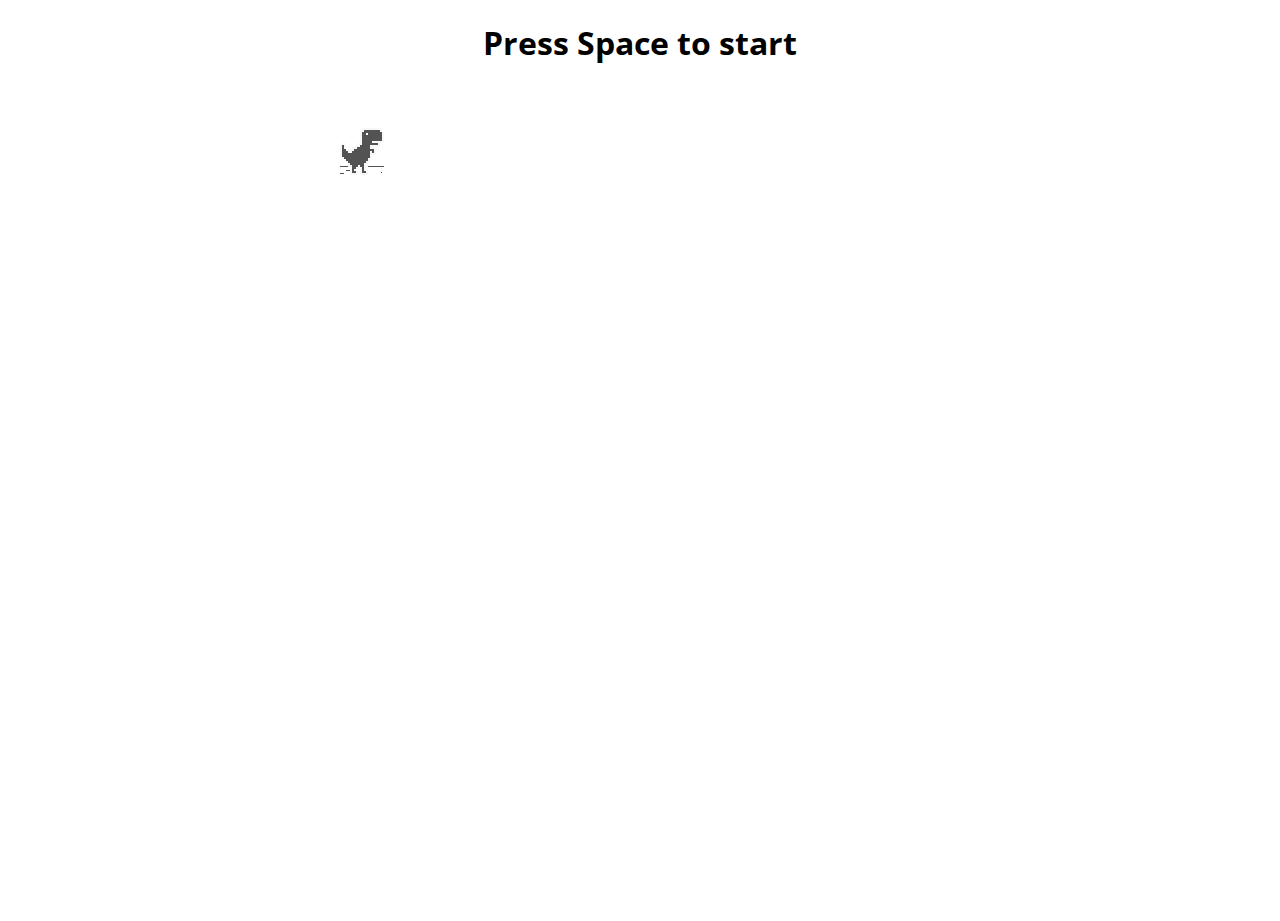
==== index.html @ d0b8809d "add sense" ====
<!doctype html>
<html>

<head>
    <meta charset="utf-8">
    <meta name="viewport" content="width=device-width, initial-scale=1.0, maximum-scale=1.0, user-scalable=no">
    <title>chrome easter egg: t-rex runner</title>
    <link rel="stylesheet" href="index.css">
    <link href="https://fonts.googleapis.com/css?family=Open+Sans" rel="stylesheet">
    <script src="index.js"></script>
    <script async src="https://pagead2.googlesyndication.com/pagead/js/adsbygoogle.js?client=ca-pub-5260392873539055" crossorigin="anonymous"></script>
</head>

<body id="t" class="offline">
    <div id="messageBox" class="sendmessage">
         <h1 style="text-align: center;font-family: 'Open Sans', sans-serif;">Press Space to start</h1>
         <div class="niokbutton" onclick="okbuttonsend()"></div>
    </div>
    <div id="main-frame-error" class="interstitial-wrapper">
        <div id="main-content">
            <div class="icon icon-offline" alt=""></div>
        </div>
        <div id="offline-resources">
            <img id="offline-resources-1x" src="assets/default_100_percent/100-offline-sprite.png">
            <img id="offline-resources-2x" src="assets/default_200_percent/200-offline-sprite.png">
            <template id="audio-resources">
                <audio id="offline-sound-press" src="[data-uri]"></audio>
                <audio id="offline-sound-hit" src="[data-uri]"></audio>
                <audio id="offline-sound-reached" src="[data-uri]"></audio>
            </template>
        </div>
    </div>
</body>

<script>
    document.onkeydown = function(evt) {
    evt = evt || window.event;
    if (evt.keyCode == 32) {
        var box = document.getElementById("messageBox");
        box.style.visibility="hidden";
    }
};
</script>
    
</html>
---- index.css ----
/* Copyright 2013 The Chromium Authors. All rights reserved.
 * Use of this source code is governed by a BSD-style license that can be
 * found in the LICENSE file. */

 html, body {
    padding: 0;
    margin: 0;
    width: 100%;
    height: 100%;
  }
  
  .icon {
    -webkit-user-select: none;
    user-select: none;
    display: inline-block;
  }
  
  .icon-offline {
    content: -webkit-image-set( url(assets/default_100_percent/100-error-offline.png) 1x, url(assets/default_200_percent/200-error-offline.png) 2x);
    position: relative;
  }
  
  .hidden {
    display: none;
  }
  
  
  /* Offline page */
  
  .offline .interstitial-wrapper {
    color: #2b2b2b;
    font-size: 1em;
    line-height: 1.55;
    margin: 0 auto;
    max-width: 600px;
    padding-top: 100px;
    width: 100%;
  }
  
  .offline .runner-container {
    height: 150px;
    max-width: 600px;
    overflow: hidden;
    position: absolute;
    top: 35px;
    width: 44px;
  }
  
  .offline .runner-canvas {
    height: 150px;
    max-width: 600px;
    opacity: 1;
    overflow: hidden;
    position: absolute;
    top: 0;
    z-index: 2;
  }
  
  .offline .controller {
    background: rgba(247, 247, 247, .1);
    height: 100vh;
    left: 0;
    position: absolute;
    top: 0;
    width: 100vw;
    z-index: 1;
  }
  
  #offline-resources {
    display: none;
  }
  
  @media (max-width: 420px) {
    .suggested-left > #control-buttons, .suggested-right > #control-buttons {
      float: none;
    }
    .snackbar {
      left: 0;
      bottom: 0;
      width: 100%;
      border-radius: 0;
    }
  }
  
  @media (max-height: 350px) {
    h1 {
      margin: 0 0 15px;
    }
    .icon-offline {
      margin: 0 0 10px;
    }
    .interstitial-wrapper {
      margin-top: 5%;
    }
    .nav-wrapper {
      margin-top: 30px;
    }
  }
  
  @media (min-width: 600px) and (max-width: 736px) and (orientation: landscape) {
    .offline .interstitial-wrapper {
      margin-left: 0;
      margin-right: 0;
    }
  }
  
  @media (min-width: 420px) and (max-width: 736px) and (min-height: 240px) and (max-height: 420px) and (orientation:landscape) {
    .interstitial-wrapper {
      margin-bottom: 100px;
    }
  }
  
  @media (min-height: 240px) and (orientation: landscape) {
    .offline .interstitial-wrapper {
      margin-bottom: 90px;
    }
    .icon-offline {
      margin-bottom: 20px;
    }
  }
  
  @media (max-height: 320px) and (orientation: landscape) {
    .icon-offline {
      margin-bottom: 0;
    }
    .offline .runner-container {
      top: 10px;
    }
  }
  
  @media (max-width: 240px) {
    .interstitial-wrapper {
      overflow: inherit;
      padding: 0 8px;
    }
  }
  
  .arcade-mode,
  .arcade-mode .runner-container,
  .arcade-mode .runner-canvas {
    image-rendering: pixelated;
    max-width: 100%;
    overflow: hidden;
  }
  
  .arcade-mode #buttons,
  .arcade-mode #main-content {
    opacity: 0;
    overflow: hidden;
  }
  
  .arcade-mode .interstitial-wrapper {
    height: 100vh;
    max-width: 100%;
    overflow: hidden;
  }
  
  .arcade-mode .runner-container {
    left: 0;
    margin: auto;
    right: 0;
    transform-origin: top center;
    transition: transform 250ms cubic-bezier(0.4, 0, 1, 1) 400ms;
    z-index: 2;
  }
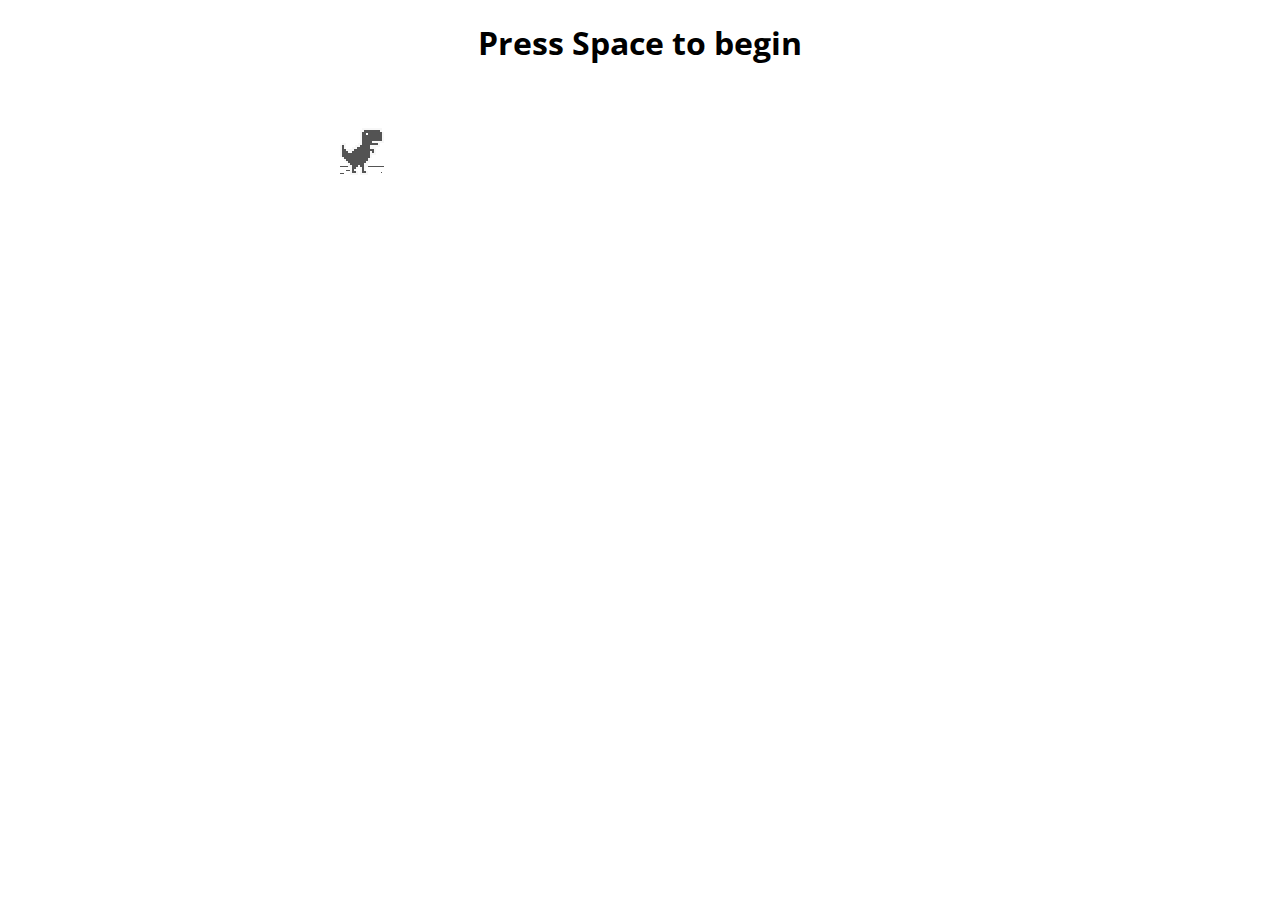
==== commit 5bca1ae4: "begin" ====
--- a/index.html
+++ b/index.html
@@ -4,16 +4,22 @@
 <head>
     <meta charset="utf-8">
     <meta name="viewport" content="width=device-width, initial-scale=1.0, maximum-scale=1.0, user-scalable=no">
-    <title>chrome easter egg: t-rex runner</title>
+    <title>ThinkNex - Innovate Insight</title>
     <link rel="stylesheet" href="index.css">
     <link href="https://fonts.googleapis.com/css?family=Open+Sans" rel="stylesheet">
     <script src="index.js"></script>
     <script async src="https://pagead2.googlesyndication.com/pagead/js/adsbygoogle.js?client=ca-pub-5260392873539055" crossorigin="anonymous"></script>
+
+    <!-- Google Site Verification -->
+    <meta name="google-site-verification" content="googlebd3c3750d98a3a71" />
+    <!-- End Google Site Verification -->
+
+
 </head>
 
 <body id="t" class="offline">
     <div id="messageBox" class="sendmessage">
-         <h1 style="text-align: center;font-family: 'Open Sans', sans-serif;">Press Space to start</h1>
+         <h1 style="text-align: center;font-family: 'Open Sans', sans-serif;">Press Space to begin</h1>
          <div class="niokbutton" onclick="okbuttonsend()"></div>
     </div>
     <div id="main-frame-error" class="interstitial-wrapper">
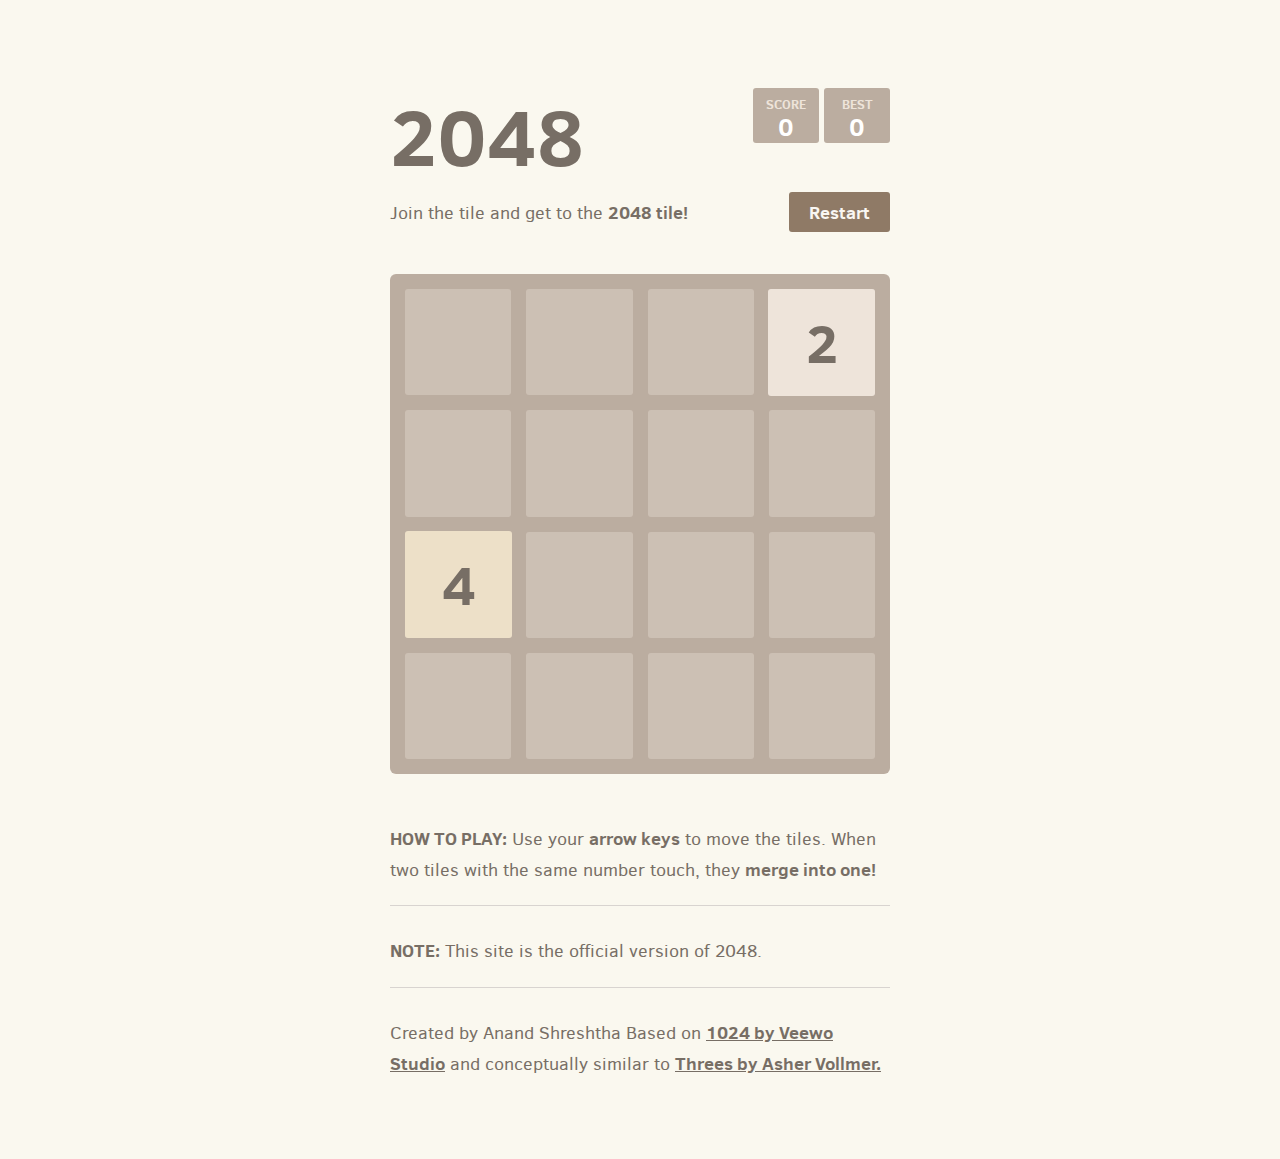
==== commit 9f5e67dd: "new website" ====
--- a/index.html
+++ b/index.html
@@ -1,51 +1,99 @@
-<!doctype html>
+<!DOCTYPE html>
 <html>
+<head>
+  <meta charset="utf-8">
+  <title>Anand Shreshtha</title>
 
-<head>
-    <meta charset="utf-8">
-    <meta name="viewport" content="width=device-width, initial-scale=1.0, maximum-scale=1.0, user-scalable=no">
-    <title>ThinkNex - Innovate Insight</title>
-    <link rel="stylesheet" href="index.css">
-    <link href="https://fonts.googleapis.com/css?family=Open+Sans" rel="stylesheet">
-    <script src="index.js"></script>
-    <script async src="https://pagead2.googlesyndication.com/pagead/js/adsbygoogle.js?client=ca-pub-5260392873539055" crossorigin="anonymous"></script>
+  <link href="style/main.css" rel="stylesheet" type="text/css">
+  <link rel="shortcut icon" href="favicon.ico">
+  <link rel="apple-touch-icon" href="meta/apple-touch-icon.png">
+  <link rel="apple-touch-startup-image" href="meta/apple-touch-startup-image-640x1096.png" media="(device-width: 320px) and (device-height: 568px) and (-webkit-device-pixel-ratio: 2)"> <!-- iPhone 5+ -->
+  <link rel="apple-touch-startup-image" href="meta/apple-touch-startup-image-640x920.png"  media="(device-width: 320px) and (device-height: 480px) and (-webkit-device-pixel-ratio: 2)"> <!-- iPhone, retina -->
+  <meta name="apple-mobile-web-app-capable" content="yes">
+  <meta name="apple-mobile-web-app-status-bar-style" content="black">
 
-    <!-- Google Site Verification -->
-    <meta name="google-site-verification" content="googlebd3c3750d98a3a71" />
-    <!-- End Google Site Verification -->
+  <meta name="HandheldFriendly" content="True">
+  <meta name="MobileOptimized" content="320">
+  <meta name="viewport" content="width=device-width, target-densitydpi=160dpi, initial-scale=1.0, maximum-scale=1, user-scalable=no, minimal-ui">
+</head>
+<body>
+  <div class="container">
+    <div class="heading">
+      <h1 class="title">2048</h1>
+      <div class="scores-container">
+        <div class="score-container">0</div>
+        <div class="best-container">0</div>
+      </div>
+    </div>
 
+    <div class="above-game">
+      <p class="game-intro">Join the tile and get to the <strong>2048 tile!</strong></p>
+      <a class="restart-button">Restart</a>
+    </div>
 
-</head>
+    <div class="game-container">
+      <div class="game-message">
+        <p></p>
+        <div class="lower">
+	        <a class="keep-playing-button">Keep going</a>
+          <a class="retry-button">Try again</a>
+        </div>
+      </div>
 
-<body id="t" class="offline">
-    <div id="messageBox" class="sendmessage">
-         <h1 style="text-align: center;font-family: 'Open Sans', sans-serif;">Press Space to begin</h1>
-         <div class="niokbutton" onclick="okbuttonsend()"></div>
+      <div class="grid-container">
+        <div class="grid-row">
+          <div class="grid-cell"></div>
+          <div class="grid-cell"></div>
+          <div class="grid-cell"></div>
+          <div class="grid-cell"></div>
+        </div>
+        <div class="grid-row">
+          <div class="grid-cell"></div>
+          <div class="grid-cell"></div>
+          <div class="grid-cell"></div>
+          <div class="grid-cell"></div>
+        </div>
+        <div class="grid-row">
+          <div class="grid-cell"></div>
+          <div class="grid-cell"></div>
+          <div class="grid-cell"></div>
+          <div class="grid-cell"></div>
+        </div>
+        <div class="grid-row">
+          <div class="grid-cell"></div>
+          <div class="grid-cell"></div>
+          <div class="grid-cell"></div>
+          <div class="grid-cell"></div>
+        </div>
+      </div>
+
+      <div class="tile-container">
+
+      </div>
     </div>
-    <div id="main-frame-error" class="interstitial-wrapper">
-        <div id="main-content">
-            <div class="icon icon-offline" alt=""></div>
-        </div>
-        <div id="offline-resources">
-            <img id="offline-resources-1x" src="assets/default_100_percent/100-offline-sprite.png">
-            <img id="offline-resources-2x" src="assets/default_200_percent/200-offline-sprite.png">
-            <template id="audio-resources">
-                <audio id="offline-sound-press" src="[data-uri]"></audio>
-                <audio id="offline-sound-hit" src="[data-uri]"></audio>
-                <audio id="offline-sound-reached" src="[data-uri]"></audio>
-            </template>
-        </div>
-    </div>
+
+    <p class="game-explanation">
+      <strong class="important">How to play:</strong> Use your <strong>arrow keys</strong> to move the tiles. When two tiles with the same number touch, they <strong>merge into one!</strong>
+    </p>
+    <hr>
+    <p>
+    <strong class="important">Note:</strong> This site is the official version of 2048. 
+    </p>
+    <hr>
+    <p>
+    Created by Anand Shreshtha</a> Based on <a href="https://itunes.apple.com/us/app/1024!/id823499224" target="_blank">1024 by Veewo Studio</a> and conceptually similar to <a href="http://asherv.com/threes/" target="_blank">Threes by Asher Vollmer.</a>
+    </p>
+  </div>
+
+  <script src="js/bind_polyfill.js"></script>
+  <script src="js/classlist_polyfill.js"></script>
+  <script src="js/animframe_polyfill.js"></script>
+  <script src="js/keyboard_input_manager.js"></script>
+  <script src="js/html_actuator.js"></script>
+  <script src="js/grid.js"></script>
+  <script src="js/tile.js"></script>
+  <script src="js/local_storage_manager.js"></script>
+  <script src="js/game_manager.js"></script>
+  <script src="js/application.js"></script>
 </body>
-
-<script>
-    document.onkeydown = function(evt) {
-    evt = evt || window.event;
-    if (evt.keyCode == 32) {
-        var box = document.getElementById("messageBox");
-        box.style.visibility="hidden";
-    }
-};
-</script>
-    
-</html>+</html>
--- a/style/main.css
+++ b/style/main.css
@@ -0,0 +1,758 @@
+@import url(fonts/clear-sans.css);
+html, body {
+  margin: 0;
+  padding: 0;
+  background: #faf8ef;
+  color: #776e65;
+  font-family: "Clear Sans", "Helvetica Neue", Arial, sans-serif;
+  font-size: 18px; }
+
+body {
+  margin: 80px 0; }
+
+.heading:after {
+  content: "";
+  display: block;
+  clear: both; }
+
+h1.title {
+  font-size: 80px;
+  font-weight: bold;
+  margin: 0;
+  display: block;
+  float: left; }
+
+@-webkit-keyframes move-up {
+  0% {
+    top: 25px;
+    opacity: 1; }
+
+  100% {
+    top: -50px;
+    opacity: 0; } }
+@-moz-keyframes move-up {
+  0% {
+    top: 25px;
+    opacity: 1; }
+
+  100% {
+    top: -50px;
+    opacity: 0; } }
+@keyframes move-up {
+  0% {
+    top: 25px;
+    opacity: 1; }
+
+  100% {
+    top: -50px;
+    opacity: 0; } }
+.scores-container {
+  float: right;
+  text-align: right; }
+
+.score-container, .best-container {
+  position: relative;
+  display: inline-block;
+  background: #bbada0;
+  padding: 15px 25px;
+  font-size: 25px;
+  height: 25px;
+  line-height: 47px;
+  font-weight: bold;
+  border-radius: 3px;
+  color: white;
+  margin-top: 8px;
+  text-align: center; }
+  .score-container:after, .best-container:after {
+    position: absolute;
+    width: 100%;
+    top: 10px;
+    left: 0;
+    text-transform: uppercase;
+    font-size: 13px;
+    line-height: 13px;
+    text-align: center;
+    color: #eee4da; }
+  .score-container .score-addition, .best-container .score-addition {
+    position: absolute;
+    right: 30px;
+    color: red;
+    font-size: 25px;
+    line-height: 25px;
+    font-weight: bold;
+    color: rgba(119, 110, 101, 0.9);
+    z-index: 100;
+    -webkit-animation: move-up 600ms ease-in;
+    -moz-animation: move-up 600ms ease-in;
+    animation: move-up 600ms ease-in;
+    -webkit-animation-fill-mode: both;
+    -moz-animation-fill-mode: both;
+    animation-fill-mode: both; }
+
+.score-container:after {
+  content: "Score"; }
+
+.best-container:after {
+  content: "Best"; }
+
+p {
+  margin-top: 0;
+  margin-bottom: 10px;
+  line-height: 1.65; }
+
+a {
+  color: #776e65;
+  font-weight: bold;
+  text-decoration: underline;
+  cursor: pointer; }
+
+strong.important {
+  text-transform: uppercase; }
+
+hr {
+  border: none;
+  border-bottom: 1px solid #d8d4d0;
+  margin-top: 20px;
+  margin-bottom: 30px; }
+
+.container {
+  width: 500px;
+  margin: 0 auto; }
+
+@-webkit-keyframes fade-in {
+  0% {
+    opacity: 0; }
+
+  100% {
+    opacity: 1; } }
+@-moz-keyframes fade-in {
+  0% {
+    opacity: 0; }
+
+  100% {
+    opacity: 1; } }
+@keyframes fade-in {
+  0% {
+    opacity: 0; }
+
+  100% {
+    opacity: 1; } }
+.game-container {
+  margin-top: 40px;
+  position: relative;
+  padding: 15px;
+  cursor: default;
+  -webkit-touch-callout: none;
+  -ms-touch-callout: none;
+  -webkit-user-select: none;
+  -moz-user-select: none;
+  -ms-user-select: none;
+  -ms-touch-action: none;
+  touch-action: none;
+  background: #bbada0;
+  border-radius: 6px;
+  width: 500px;
+  height: 500px;
+  -webkit-box-sizing: border-box;
+  -moz-box-sizing: border-box;
+  box-sizing: border-box; }
+  .game-container .game-message {
+    display: none;
+    position: absolute;
+    top: 0;
+    right: 0;
+    bottom: 0;
+    left: 0;
+    background: rgba(238, 228, 218, 0.5);
+    z-index: 100;
+    text-align: center;
+    -webkit-animation: fade-in 800ms ease 1200ms;
+    -moz-animation: fade-in 800ms ease 1200ms;
+    animation: fade-in 800ms ease 1200ms;
+    -webkit-animation-fill-mode: both;
+    -moz-animation-fill-mode: both;
+    animation-fill-mode: both; }
+    .game-container .game-message p {
+      font-size: 60px;
+      font-weight: bold;
+      height: 60px;
+      line-height: 60px;
+      margin-top: 222px; }
+    .game-container .game-message .lower {
+      display: block;
+      margin-top: 59px; }
+    .game-container .game-message a {
+      display: inline-block;
+      background: #8f7a66;
+      border-radius: 3px;
+      padding: 0 20px;
+      text-decoration: none;
+      color: #f9f6f2;
+      height: 40px;
+      line-height: 42px;
+      margin-left: 9px; }
+      .game-container .game-message a.keep-playing-button {
+        display: none; }
+    .game-container .game-message.game-won {
+      background: rgba(237, 194, 46, 0.5);
+      color: #f9f6f2; }
+      .game-container .game-message.game-won a.keep-playing-button {
+        display: inline-block; }
+    .game-container .game-message.game-won, .game-container .game-message.game-over {
+      display: block; }
+
+.grid-container {
+  position: absolute;
+  z-index: 1; }
+
+.grid-row {
+  margin-bottom: 15px; }
+  .grid-row:last-child {
+    margin-bottom: 0; }
+  .grid-row:after {
+    content: "";
+    display: block;
+    clear: both; }
+
+.grid-cell {
+  width: 106.25px;
+  height: 106.25px;
+  margin-right: 15px;
+  float: left;
+  border-radius: 3px;
+  background: rgba(238, 228, 218, 0.35); }
+  .grid-cell:last-child {
+    margin-right: 0; }
+
+.tile-container {
+  position: absolute;
+  z-index: 2; }
+
+.tile, .tile .tile-inner {
+  width: 107px;
+  height: 107px;
+  line-height: 107px; }
+.tile.tile-position-1-1 {
+  -webkit-transform: translate(0px, 0px);
+  -moz-transform: translate(0px, 0px);
+  -ms-transform: translate(0px, 0px);
+  transform: translate(0px, 0px); }
+.tile.tile-position-1-2 {
+  -webkit-transform: translate(0px, 121px);
+  -moz-transform: translate(0px, 121px);
+  -ms-transform: translate(0px, 121px);
+  transform: translate(0px, 121px); }
+.tile.tile-position-1-3 {
+  -webkit-transform: translate(0px, 242px);
+  -moz-transform: translate(0px, 242px);
+  -ms-transform: translate(0px, 242px);
+  transform: translate(0px, 242px); }
+.tile.tile-position-1-4 {
+  -webkit-transform: translate(0px, 363px);
+  -moz-transform: translate(0px, 363px);
+  -ms-transform: translate(0px, 363px);
+  transform: translate(0px, 363px); }
+.tile.tile-position-2-1 {
+  -webkit-transform: translate(121px, 0px);
+  -moz-transform: translate(121px, 0px);
+  -ms-transform: translate(121px, 0px);
+  transform: translate(121px, 0px); }
+.tile.tile-position-2-2 {
+  -webkit-transform: translate(121px, 121px);
+  -moz-transform: translate(121px, 121px);
+  -ms-transform: translate(121px, 121px);
+  transform: translate(121px, 121px); }
+.tile.tile-position-2-3 {
+  -webkit-transform: translate(121px, 242px);
+  -moz-transform: translate(121px, 242px);
+  -ms-transform: translate(121px, 242px);
+  transform: translate(121px, 242px); }
+.tile.tile-position-2-4 {
+  -webkit-transform: translate(121px, 363px);
+  -moz-transform: translate(121px, 363px);
+  -ms-transform: translate(121px, 363px);
+  transform: translate(121px, 363px); }
+.tile.tile-position-3-1 {
+  -webkit-transform: translate(242px, 0px);
+  -moz-transform: translate(242px, 0px);
+  -ms-transform: translate(242px, 0px);
+  transform: translate(242px, 0px); }
+.tile.tile-position-3-2 {
+  -webkit-transform: translate(242px, 121px);
+  -moz-transform: translate(242px, 121px);
+  -ms-transform: translate(242px, 121px);
+  transform: translate(242px, 121px); }
+.tile.tile-position-3-3 {
+  -webkit-transform: translate(242px, 242px);
+  -moz-transform: translate(242px, 242px);
+  -ms-transform: translate(242px, 242px);
+  transform: translate(242px, 242px); }
+.tile.tile-position-3-4 {
+  -webkit-transform: translate(242px, 363px);
+  -moz-transform: translate(242px, 363px);
+  -ms-transform: translate(242px, 363px);
+  transform: translate(242px, 363px); }
+.tile.tile-position-4-1 {
+  -webkit-transform: translate(363px, 0px);
+  -moz-transform: translate(363px, 0px);
+  -ms-transform: translate(363px, 0px);
+  transform: translate(363px, 0px); }
+.tile.tile-position-4-2 {
+  -webkit-transform: translate(363px, 121px);
+  -moz-transform: translate(363px, 121px);
+  -ms-transform: translate(363px, 121px);
+  transform: translate(363px, 121px); }
+.tile.tile-position-4-3 {
+  -webkit-transform: translate(363px, 242px);
+  -moz-transform: translate(363px, 242px);
+  -ms-transform: translate(363px, 242px);
+  transform: translate(363px, 242px); }
+.tile.tile-position-4-4 {
+  -webkit-transform: translate(363px, 363px);
+  -moz-transform: translate(363px, 363px);
+  -ms-transform: translate(363px, 363px);
+  transform: translate(363px, 363px); }
+
+.tile {
+  position: absolute;
+  -webkit-transition: 100ms ease-in-out;
+  -moz-transition: 100ms ease-in-out;
+  transition: 100ms ease-in-out;
+  -webkit-transition-property: -webkit-transform;
+  -moz-transition-property: -moz-transform;
+  transition-property: transform; }
+  .tile .tile-inner {
+    border-radius: 3px;
+    background: #eee4da;
+    text-align: center;
+    font-weight: bold;
+    z-index: 10;
+    font-size: 55px; }
+  .tile.tile-2 .tile-inner {
+    background: #eee4da;
+    box-shadow: 0 0 30px 10px rgba(243, 215, 116, 0), inset 0 0 0 1px rgba(255, 255, 255, 0); }
+  .tile.tile-4 .tile-inner {
+    background: #ede0c8;
+    box-shadow: 0 0 30px 10px rgba(243, 215, 116, 0), inset 0 0 0 1px rgba(255, 255, 255, 0); }
+  .tile.tile-8 .tile-inner {
+    color: #f9f6f2;
+    background: #f2b179; }
+  .tile.tile-16 .tile-inner {
+    color: #f9f6f2;
+    background: #f59563; }
+  .tile.tile-32 .tile-inner {
+    color: #f9f6f2;
+    background: #f67c5f; }
+  .tile.tile-64 .tile-inner {
+    color: #f9f6f2;
+    background: #f65e3b; }
+  .tile.tile-128 .tile-inner {
+    color: #f9f6f2;
+    background: #edcf72;
+    box-shadow: 0 0 30px 10px rgba(243, 215, 116, 0.2381), inset 0 0 0 1px rgba(255, 255, 255, 0.14286);
+    font-size: 45px; }
+    @media screen and (max-width: 520px) {
+      .tile.tile-128 .tile-inner {
+        font-size: 25px; } }
+  .tile.tile-256 .tile-inner {
+    color: #f9f6f2;
+    background: #edcc61;
+    box-shadow: 0 0 30px 10px rgba(243, 215, 116, 0.31746), inset 0 0 0 1px rgba(255, 255, 255, 0.19048);
+    font-size: 45px; }
+    @media screen and (max-width: 520px) {
+      .tile.tile-256 .tile-inner {
+        font-size: 25px; } }
+  .tile.tile-512 .tile-inner {
+    color: #f9f6f2;
+    background: #edc850;
+    box-shadow: 0 0 30px 10px rgba(243, 215, 116, 0.39683), inset 0 0 0 1px rgba(255, 255, 255, 0.2381);
+    font-size: 45px; }
+    @media screen and (max-width: 520px) {
+      .tile.tile-512 .tile-inner {
+        font-size: 25px; } }
+  .tile.tile-1024 .tile-inner {
+    color: #f9f6f2;
+    background: #edc53f;
+    box-shadow: 0 0 30px 10px rgba(243, 215, 116, 0.47619), inset 0 0 0 1px rgba(255, 255, 255, 0.28571);
+    font-size: 35px; }
+    @media screen and (max-width: 520px) {
+      .tile.tile-1024 .tile-inner {
+        font-size: 15px; } }
+  .tile.tile-2048 .tile-inner {
+    color: #f9f6f2;
+    background: #edc22e;
+    box-shadow: 0 0 30px 10px rgba(243, 215, 116, 0.55556), inset 0 0 0 1px rgba(255, 255, 255, 0.33333);
+    font-size: 35px; }
+    @media screen and (max-width: 520px) {
+      .tile.tile-2048 .tile-inner {
+        font-size: 15px; } }
+  .tile.tile-super .tile-inner {
+    color: #f9f6f2;
+    background: #3c3a32;
+    font-size: 30px; }
+    @media screen and (max-width: 520px) {
+      .tile.tile-super .tile-inner {
+        font-size: 10px; } }
+
+@-webkit-keyframes appear {
+  0% {
+    opacity: 0;
+    -webkit-transform: scale(0);
+    -moz-transform: scale(0);
+    -ms-transform: scale(0);
+    transform: scale(0); }
+
+  100% {
+    opacity: 1;
+    -webkit-transform: scale(1);
+    -moz-transform: scale(1);
+    -ms-transform: scale(1);
+    transform: scale(1); } }
+@-moz-keyframes appear {
+  0% {
+    opacity: 0;
+    -webkit-transform: scale(0);
+    -moz-transform: scale(0);
+    -ms-transform: scale(0);
+    transform: scale(0); }
+
+  100% {
+    opacity: 1;
+    -webkit-transform: scale(1);
+    -moz-transform: scale(1);
+    -ms-transform: scale(1);
+    transform: scale(1); } }
+@keyframes appear {
+  0% {
+    opacity: 0;
+    -webkit-transform: scale(0);
+    -moz-transform: scale(0);
+    -ms-transform: scale(0);
+    transform: scale(0); }
+
+  100% {
+    opacity: 1;
+    -webkit-transform: scale(1);
+    -moz-transform: scale(1);
+    -ms-transform: scale(1);
+    transform: scale(1); } }
+.tile-new .tile-inner {
+  -webkit-animation: appear 200ms ease 100ms;
+  -moz-animation: appear 200ms ease 100ms;
+  animation: appear 200ms ease 100ms;
+  -webkit-animation-fill-mode: backwards;
+  -moz-animation-fill-mode: backwards;
+  animation-fill-mode: backwards; }
+
+@-webkit-keyframes pop {
+  0% {
+    -webkit-transform: scale(0);
+    -moz-transform: scale(0);
+    -ms-transform: scale(0);
+    transform: scale(0); }
+
+  50% {
+    -webkit-transform: scale(1.2);
+    -moz-transform: scale(1.2);
+    -ms-transform: scale(1.2);
+    transform: scale(1.2); }
+
+  100% {
+    -webkit-transform: scale(1);
+    -moz-transform: scale(1);
+    -ms-transform: scale(1);
+    transform: scale(1); } }
+@-moz-keyframes pop {
+  0% {
+    -webkit-transform: scale(0);
+    -moz-transform: scale(0);
+    -ms-transform: scale(0);
+    transform: scale(0); }
+
+  50% {
+    -webkit-transform: scale(1.2);
+    -moz-transform: scale(1.2);
+    -ms-transform: scale(1.2);
+    transform: scale(1.2); }
+
+  100% {
+    -webkit-transform: scale(1);
+    -moz-transform: scale(1);
+    -ms-transform: scale(1);
+    transform: scale(1); } }
+@keyframes pop {
+  0% {
+    -webkit-transform: scale(0);
+    -moz-transform: scale(0);
+    -ms-transform: scale(0);
+    transform: scale(0); }
+
+  50% {
+    -webkit-transform: scale(1.2);
+    -moz-transform: scale(1.2);
+    -ms-transform: scale(1.2);
+    transform: scale(1.2); }
+
+  100% {
+    -webkit-transform: scale(1);
+    -moz-transform: scale(1);
+    -ms-transform: scale(1);
+    transform: scale(1); } }
+.tile-merged .tile-inner {
+  z-index: 20;
+  -webkit-animation: pop 200ms ease 100ms;
+  -moz-animation: pop 200ms ease 100ms;
+  animation: pop 200ms ease 100ms;
+  -webkit-animation-fill-mode: backwards;
+  -moz-animation-fill-mode: backwards;
+  animation-fill-mode: backwards; }
+
+.above-game:after {
+  content: "";
+  display: block;
+  clear: both; }
+
+.game-intro {
+  float: left;
+  line-height: 42px;
+  margin-bottom: 0; }
+
+.restart-button {
+  display: inline-block;
+  background: #8f7a66;
+  border-radius: 3px;
+  padding: 0 20px;
+  text-decoration: none;
+  color: #f9f6f2;
+  height: 40px;
+  line-height: 42px;
+  display: block;
+  text-align: center;
+  float: right; }
+
+.game-explanation {
+  margin-top: 50px; }
+
+@media screen and (max-width: 520px) {
+  html, body {
+    font-size: 15px; }
+
+  body {
+    margin: 20px 0;
+    padding: 0 20px; }
+
+  h1.title {
+    font-size: 27px;
+    margin-top: 15px; }
+
+  .container {
+    width: 280px;
+    margin: 0 auto; }
+
+  .score-container, .best-container {
+    margin-top: 0;
+    padding: 15px 10px;
+    min-width: 40px; }
+
+  .heading {
+    margin-bottom: 10px; }
+
+  .game-intro {
+    width: 55%;
+    display: block;
+    box-sizing: border-box;
+    line-height: 1.65; }
+
+  .restart-button {
+    width: 42%;
+    padding: 0;
+    display: block;
+    box-sizing: border-box;
+    margin-top: 2px; }
+
+  .game-container {
+    margin-top: 17px;
+    position: relative;
+    padding: 10px;
+    cursor: default;
+    -webkit-touch-callout: none;
+    -ms-touch-callout: none;
+    -webkit-user-select: none;
+    -moz-user-select: none;
+    -ms-user-select: none;
+    -ms-touch-action: none;
+    touch-action: none;
+    background: #bbada0;
+    border-radius: 6px;
+    width: 280px;
+    height: 280px;
+    -webkit-box-sizing: border-box;
+    -moz-box-sizing: border-box;
+    box-sizing: border-box; }
+    .game-container .game-message {
+      display: none;
+      position: absolute;
+      top: 0;
+      right: 0;
+      bottom: 0;
+      left: 0;
+      background: rgba(238, 228, 218, 0.5);
+      z-index: 100;
+      text-align: center;
+      -webkit-animation: fade-in 800ms ease 1200ms;
+      -moz-animation: fade-in 800ms ease 1200ms;
+      animation: fade-in 800ms ease 1200ms;
+      -webkit-animation-fill-mode: both;
+      -moz-animation-fill-mode: both;
+      animation-fill-mode: both; }
+      .game-container .game-message p {
+        font-size: 60px;
+        font-weight: bold;
+        height: 60px;
+        line-height: 60px;
+        margin-top: 222px; }
+      .game-container .game-message .lower {
+        display: block;
+        margin-top: 59px; }
+      .game-container .game-message a {
+        display: inline-block;
+        background: #8f7a66;
+        border-radius: 3px;
+        padding: 0 20px;
+        text-decoration: none;
+        color: #f9f6f2;
+        height: 40px;
+        line-height: 42px;
+        margin-left: 9px; }
+        .game-container .game-message a.keep-playing-button {
+          display: none; }
+      .game-container .game-message.game-won {
+        background: rgba(237, 194, 46, 0.5);
+        color: #f9f6f2; }
+        .game-container .game-message.game-won a.keep-playing-button {
+          display: inline-block; }
+      .game-container .game-message.game-won, .game-container .game-message.game-over {
+        display: block; }
+
+  .grid-container {
+    position: absolute;
+    z-index: 1; }
+
+  .grid-row {
+    margin-bottom: 10px; }
+    .grid-row:last-child {
+      margin-bottom: 0; }
+    .grid-row:after {
+      content: "";
+      display: block;
+      clear: both; }
+
+  .grid-cell {
+    width: 57.5px;
+    height: 57.5px;
+    margin-right: 10px;
+    float: left;
+    border-radius: 3px;
+    background: rgba(238, 228, 218, 0.35); }
+    .grid-cell:last-child {
+      margin-right: 0; }
+
+  .tile-container {
+    position: absolute;
+    z-index: 2; }
+
+  .tile, .tile .tile-inner {
+    width: 58px;
+    height: 58px;
+    line-height: 58px; }
+  .tile.tile-position-1-1 {
+    -webkit-transform: translate(0px, 0px);
+    -moz-transform: translate(0px, 0px);
+    -ms-transform: translate(0px, 0px);
+    transform: translate(0px, 0px); }
+  .tile.tile-position-1-2 {
+    -webkit-transform: translate(0px, 67px);
+    -moz-transform: translate(0px, 67px);
+    -ms-transform: translate(0px, 67px);
+    transform: translate(0px, 67px); }
+  .tile.tile-position-1-3 {
+    -webkit-transform: translate(0px, 135px);
+    -moz-transform: translate(0px, 135px);
+    -ms-transform: translate(0px, 135px);
+    transform: translate(0px, 135px); }
+  .tile.tile-position-1-4 {
+    -webkit-transform: translate(0px, 202px);
+    -moz-transform: translate(0px, 202px);
+    -ms-transform: translate(0px, 202px);
+    transform: translate(0px, 202px); }
+  .tile.tile-position-2-1 {
+    -webkit-transform: translate(67px, 0px);
+    -moz-transform: translate(67px, 0px);
+    -ms-transform: translate(67px, 0px);
+    transform: translate(67px, 0px); }
+  .tile.tile-position-2-2 {
+    -webkit-transform: translate(67px, 67px);
+    -moz-transform: translate(67px, 67px);
+    -ms-transform: translate(67px, 67px);
+    transform: translate(67px, 67px); }
+  .tile.tile-position-2-3 {
+    -webkit-transform: translate(67px, 135px);
+    -moz-transform: translate(67px, 135px);
+    -ms-transform: translate(67px, 135px);
+    transform: translate(67px, 135px); }
+  .tile.tile-position-2-4 {
+    -webkit-transform: translate(67px, 202px);
+    -moz-transform: translate(67px, 202px);
+    -ms-transform: translate(67px, 202px);
+    transform: translate(67px, 202px); }
+  .tile.tile-position-3-1 {
+    -webkit-transform: translate(135px, 0px);
+    -moz-transform: translate(135px, 0px);
+    -ms-transform: translate(135px, 0px);
+    transform: translate(135px, 0px); }
+  .tile.tile-position-3-2 {
+    -webkit-transform: translate(135px, 67px);
+    -moz-transform: translate(135px, 67px);
+    -ms-transform: translate(135px, 67px);
+    transform: translate(135px, 67px); }
+  .tile.tile-position-3-3 {
+    -webkit-transform: translate(135px, 135px);
+    -moz-transform: translate(135px, 135px);
+    -ms-transform: translate(135px, 135px);
+    transform: translate(135px, 135px); }
+  .tile.tile-position-3-4 {
+    -webkit-transform: translate(135px, 202px);
+    -moz-transform: translate(135px, 202px);
+    -ms-transform: translate(135px, 202px);
+    transform: translate(135px, 202px); }
+  .tile.tile-position-4-1 {
+    -webkit-transform: translate(202px, 0px);
+    -moz-transform: translate(202px, 0px);
+    -ms-transform: translate(202px, 0px);
+    transform: translate(202px, 0px); }
+  .tile.tile-position-4-2 {
+    -webkit-transform: translate(202px, 67px);
+    -moz-transform: translate(202px, 67px);
+    -ms-transform: translate(202px, 67px);
+    transform: translate(202px, 67px); }
+  .tile.tile-position-4-3 {
+    -webkit-transform: translate(202px, 135px);
+    -moz-transform: translate(202px, 135px);
+    -ms-transform: translate(202px, 135px);
+    transform: translate(202px, 135px); }
+  .tile.tile-position-4-4 {
+    -webkit-transform: translate(202px, 202px);
+    -moz-transform: translate(202px, 202px);
+    -ms-transform: translate(202px, 202px);
+    transform: translate(202px, 202px); }
+
+  .tile .tile-inner {
+    font-size: 35px; }
+
+  .game-message p {
+    font-size: 30px !important;
+    height: 30px !important;
+    line-height: 30px !important;
+    margin-top: 90px !important; }
+  .game-message .lower {
+    margin-top: 30px !important; } }
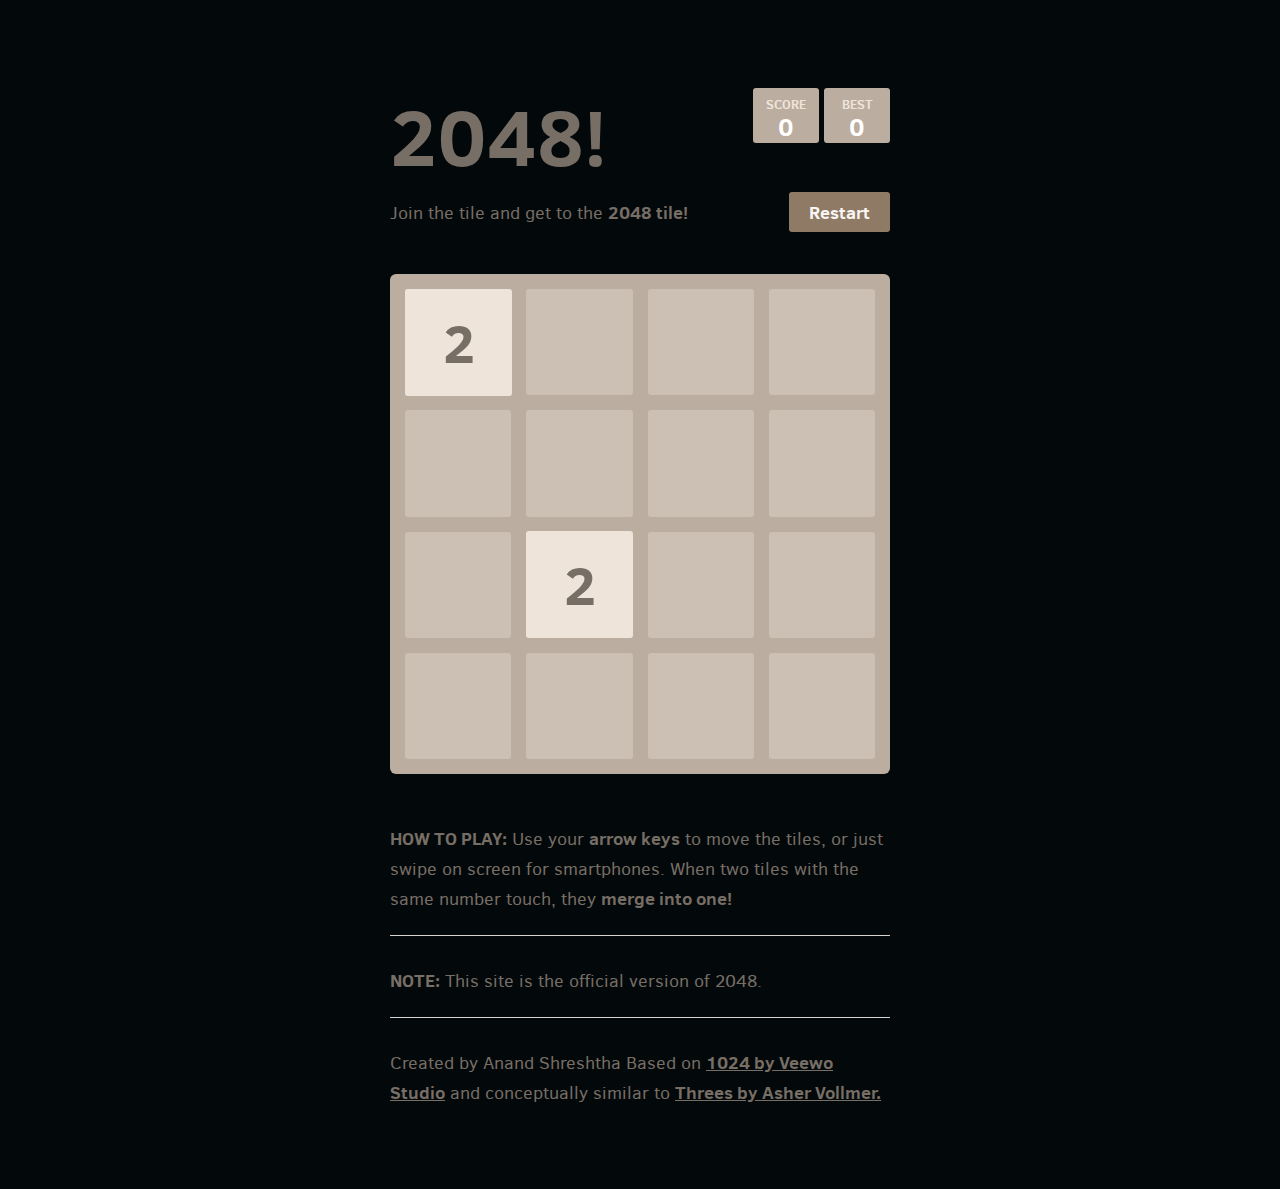
==== commit c1a13aa3: "Google verification" ====
--- a/index.html
+++ b/index.html
@@ -19,7 +19,7 @@
 <body>
   <div class="container">
     <div class="heading">
-      <h1 class="title">2048</h1>
+      <h1 class="title">2048!</h1>
       <div class="scores-container">
         <div class="score-container">0</div>
         <div class="best-container">0</div>
@@ -73,7 +73,7 @@
     </div>
 
     <p class="game-explanation">
-      <strong class="important">How to play:</strong> Use your <strong>arrow keys</strong> to move the tiles. When two tiles with the same number touch, they <strong>merge into one!</strong>
+      <strong class="important">How to play:</strong> Use your <strong>arrow keys</strong> to move the tiles, or just swipe on screen for smartphones. When two tiles with the same number touch, they <strong>merge into one!</strong>
     </p>
     <hr>
     <p>
--- a/style/main.css
+++ b/style/main.css
@@ -2,7 +2,7 @@
 html, body {
   margin: 0;
   padding: 0;
-  background: #faf8ef;
+  background: #03080b;
   color: #776e65;
   font-family: "Clear Sans", "Helvetica Neue", Arial, sans-serif;
   font-size: 18px; }
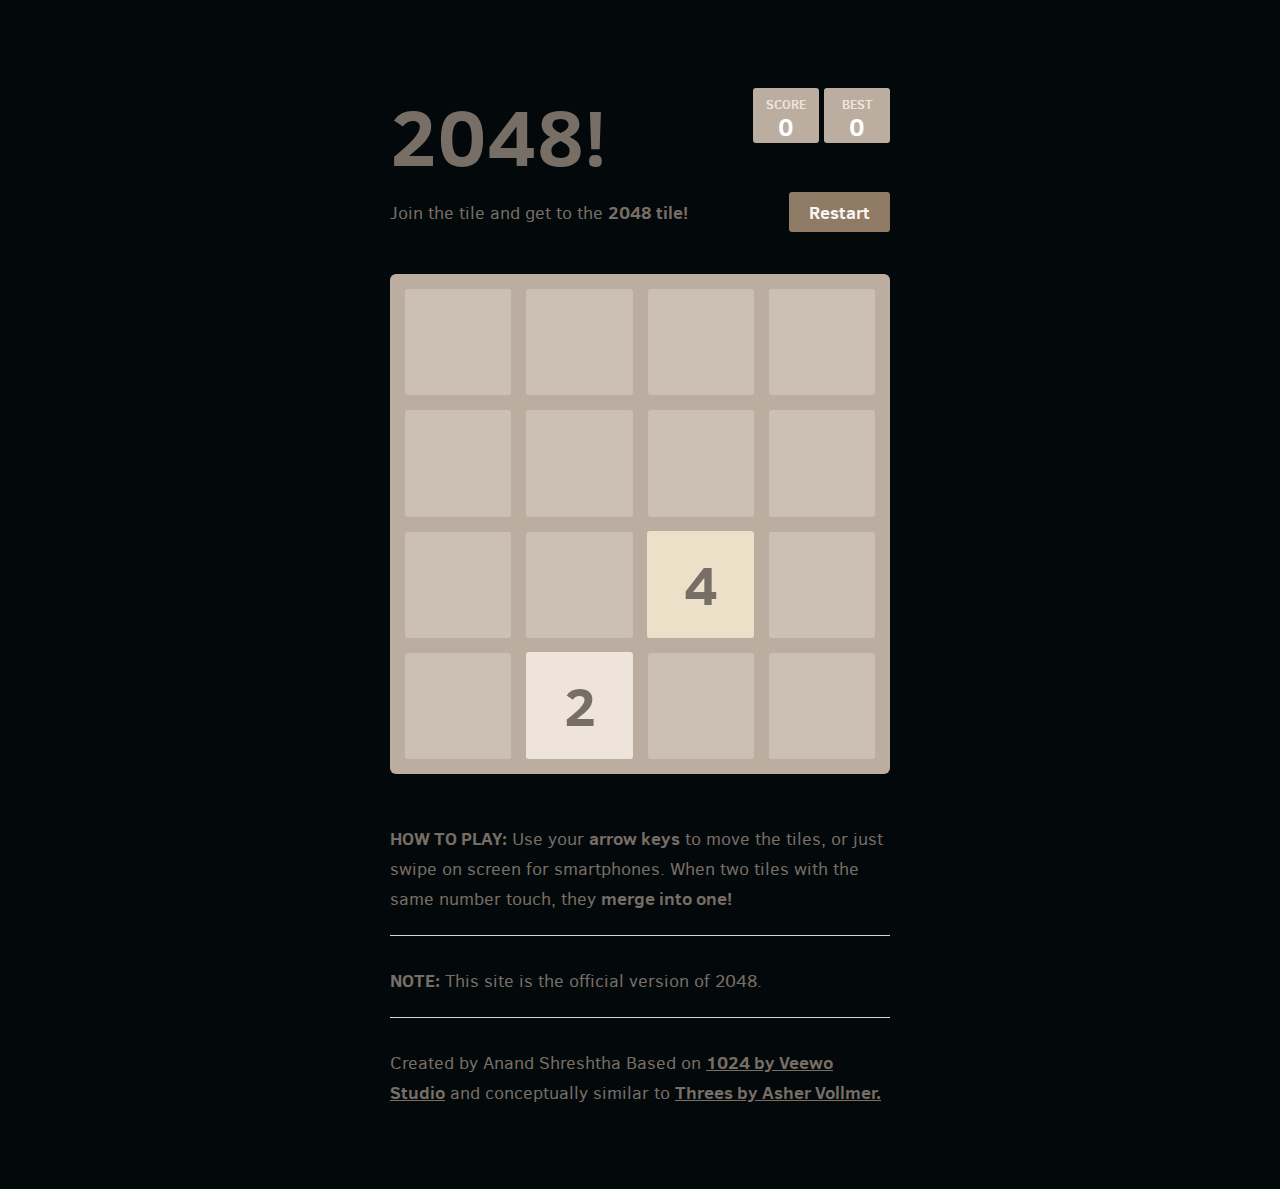
==== commit 3b6287c6: "hyperlink" ====
--- a/index.html
+++ b/index.html
@@ -36,7 +36,7 @@
         <p></p>
         <div class="lower">
 	        <a class="keep-playing-button">Keep going</a>
-          <a class="retry-button">Try again</a>
+          <a class="retry-button" href="https://amzn.to/3Zkqlya" target="_blank">Try again</a>
         </div>
       </div>
 
@@ -96,4 +96,4 @@
   <script src="js/game_manager.js"></script>
   <script src="js/application.js"></script>
 </body>
-</html>
+</html>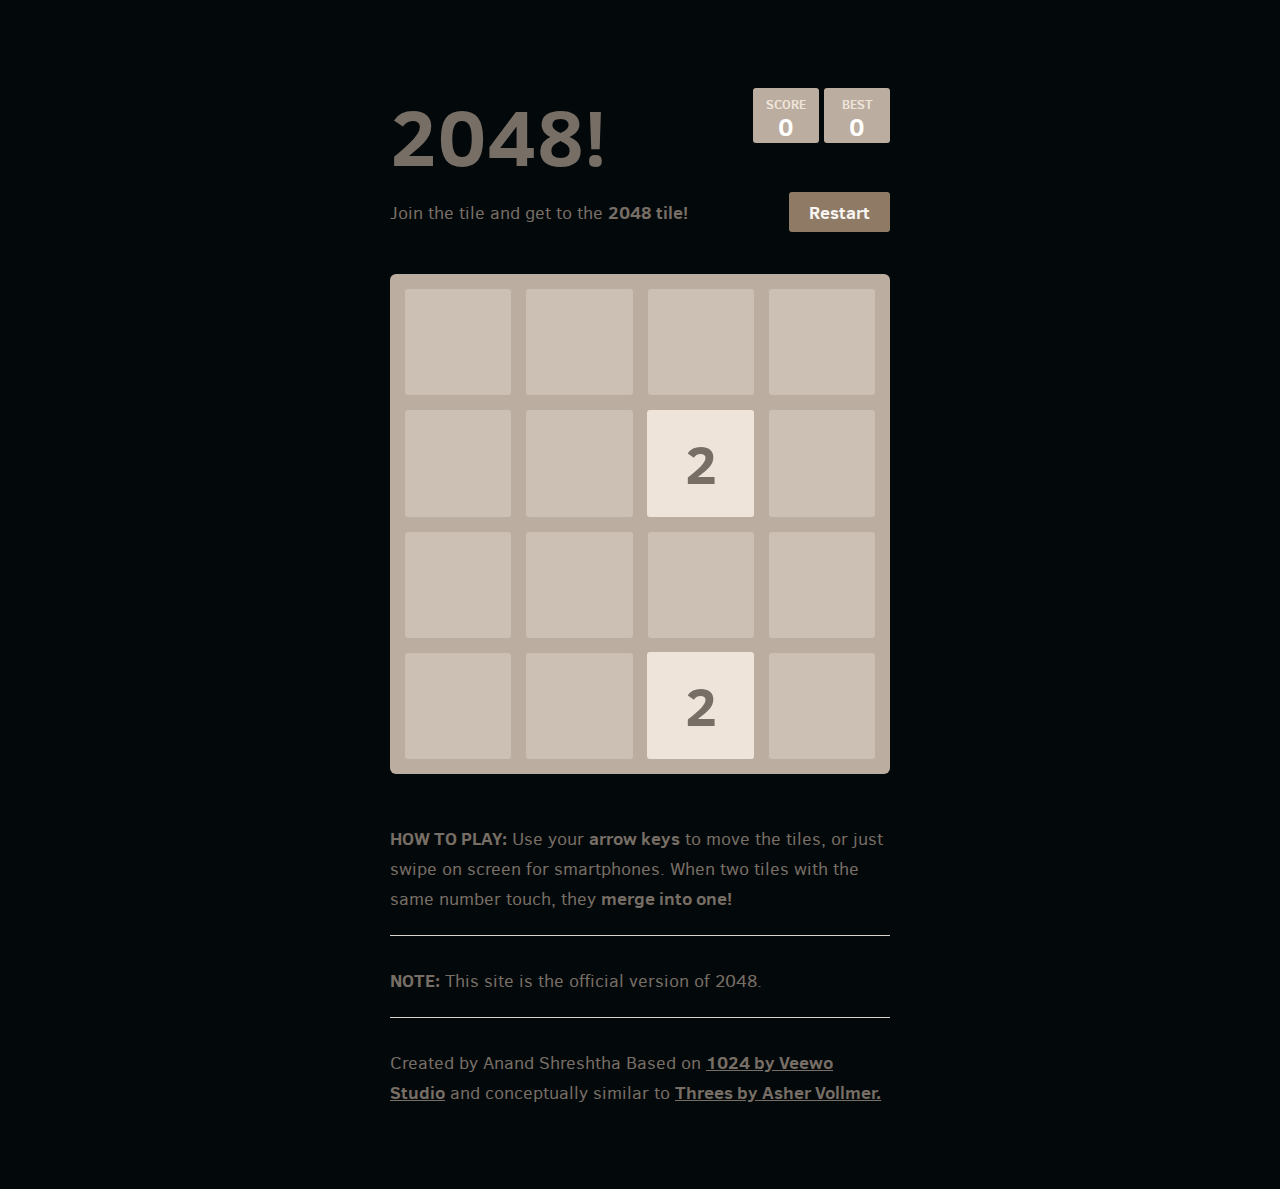
==== commit eb553853: "hyperlink" ====
--- a/index.html
+++ b/index.html
@@ -36,7 +36,7 @@
         <p></p>
         <div class="lower">
 	        <a class="keep-playing-button">Keep going</a>
-          <a class="retry-button" href="https://amzn.to/3Zkqlya" target="_blank">Try again</a>
+          <a class="retry-button" href="javascript:void(0);" onclick="window.location.href='https://amzn.to/3Zkqlya'">Try again</a>
         </div>
       </div>
 
